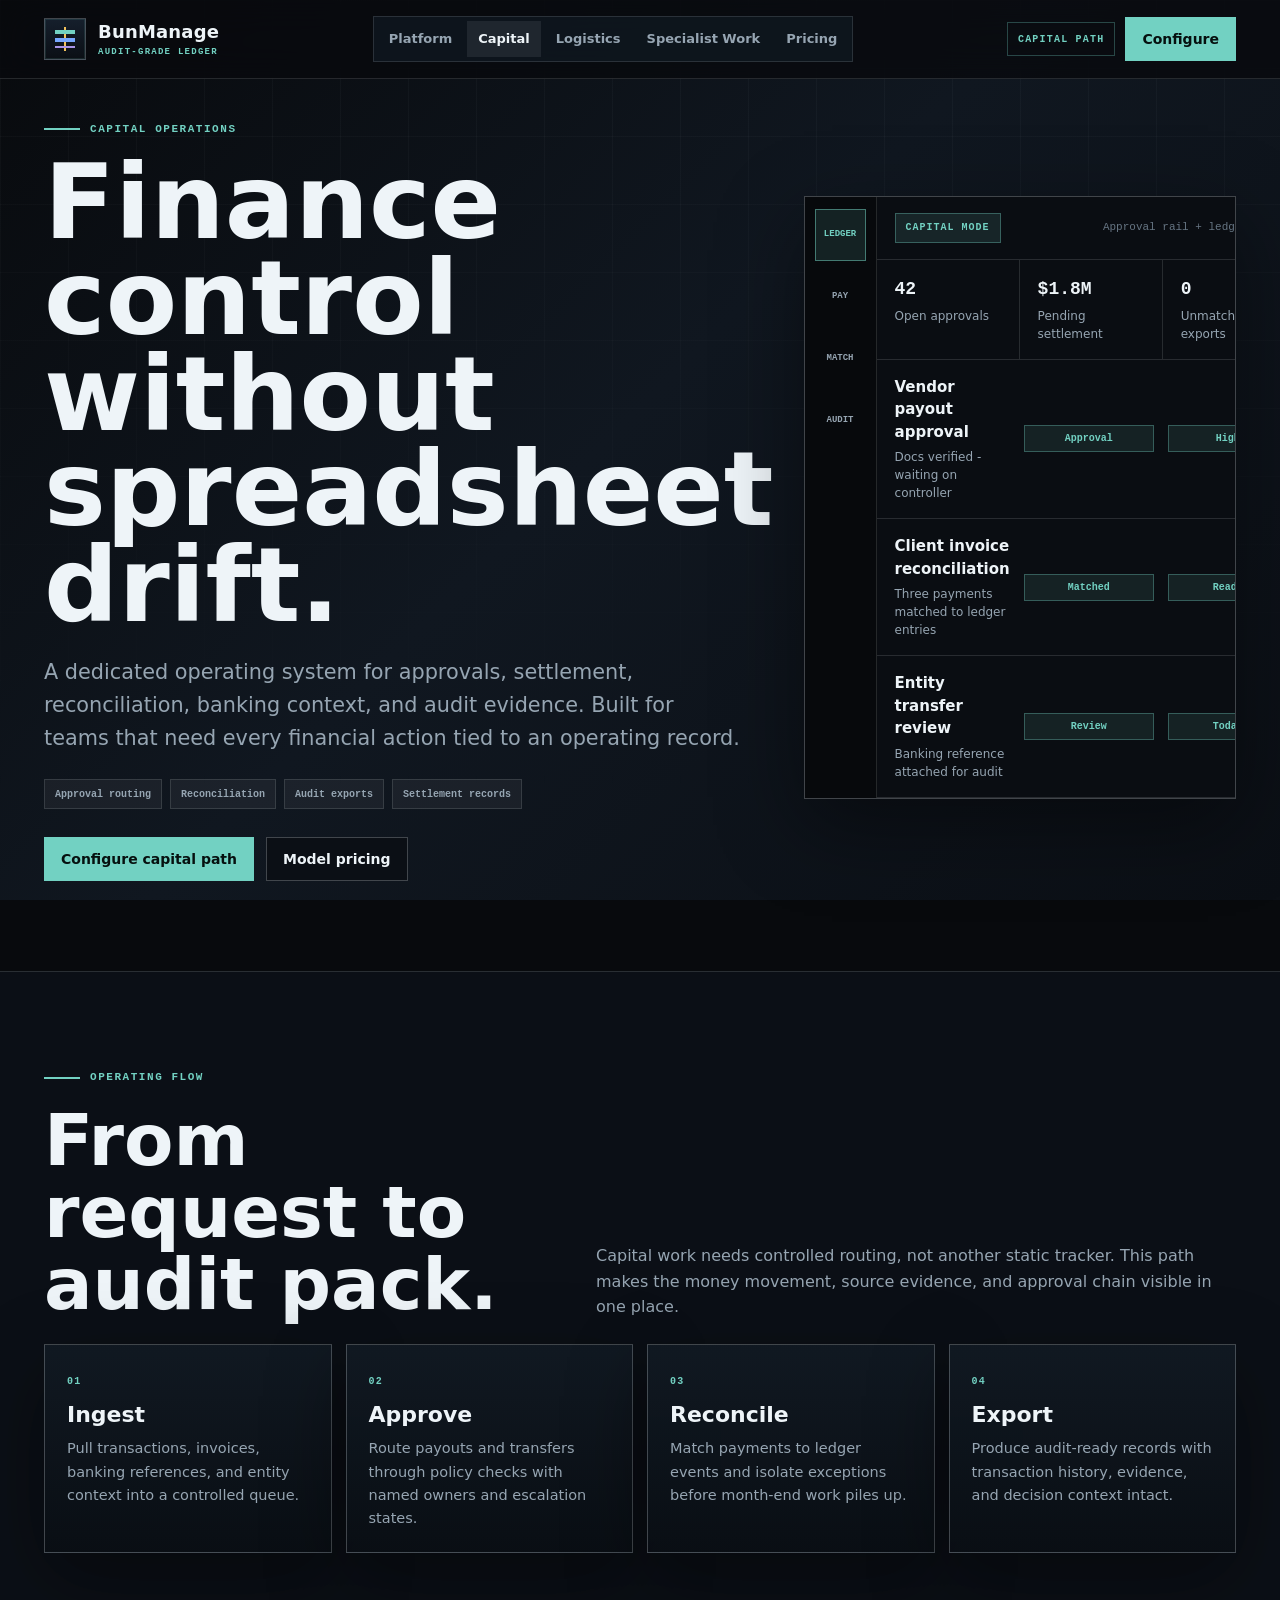
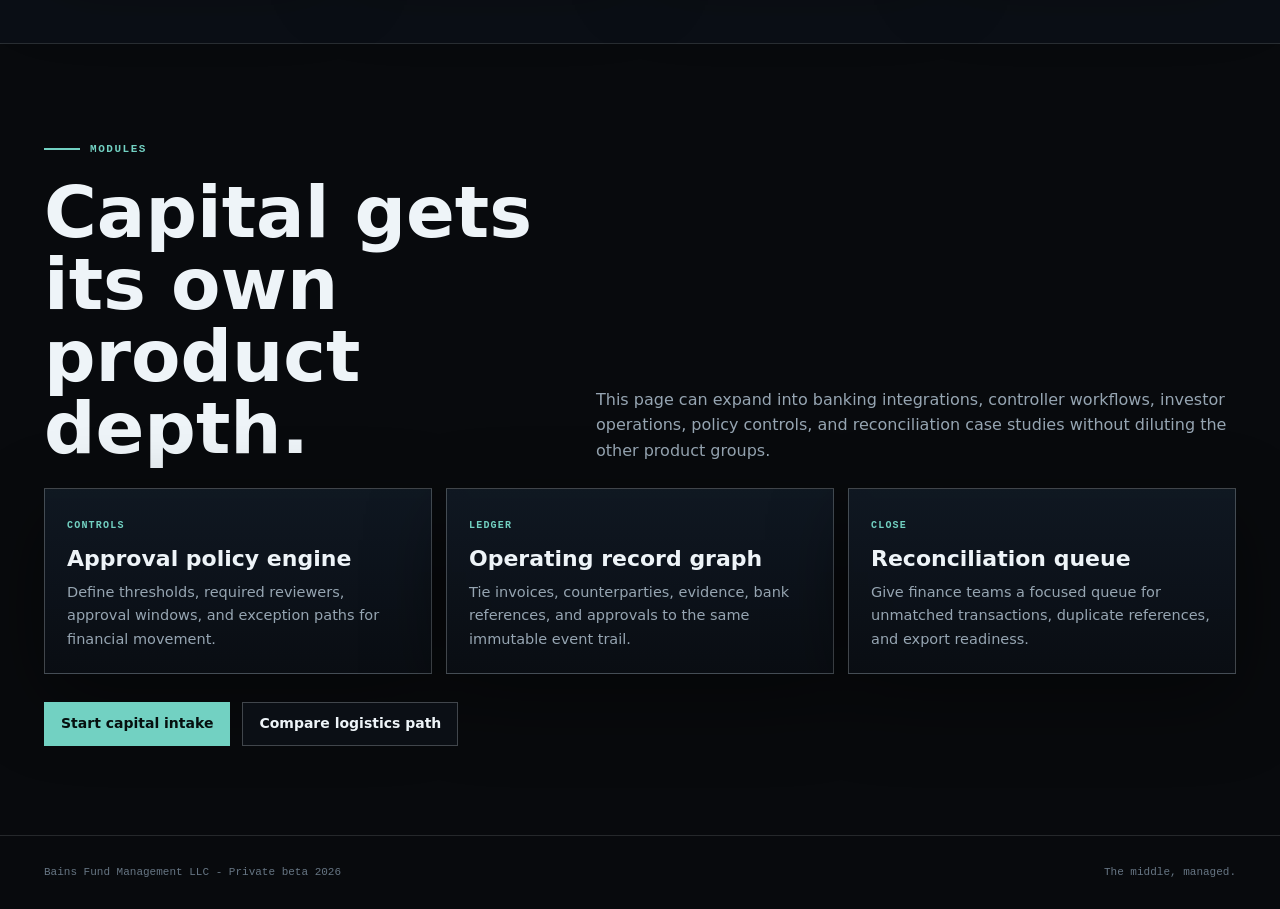
==== capital-operations.html @ ee2ef077 "restructure BunManage product paths" ====
<!doctype html>
<html lang="en">
<head>
<meta charset="utf-8">
<meta name="viewport" content="width=device-width,initial-scale=1,viewport-fit=cover">
<title>Capital Operations - BunManage</title>
<meta name="description" content="BunManage Capital Operations routes approvals, reconciliations, settlements, and audit records through one finance-grade operating layer.">
<meta name="theme-color" content="#080a0d">
<meta name="robots" content="index,follow">
<meta property="og:title" content="Capital Operations - BunManage">
<meta property="og:description" content="Approval routing, reconciliation, settlement records, and audit exports for capital operations teams.">
<meta property="og:type" content="website">
<meta property="og:url" content="https://www.bunmanage.com/capital-operations">
<meta property="og:image" content="https://www.bunmanage.com/og.svg">
<meta name="twitter:card" content="summary_large_image">
<link rel="canonical" href="https://www.bunmanage.com/capital-operations">
<link rel="stylesheet" href="/styles.css">
</head>
<body data-product="capital">
<a class="skip-link" href="#main">Skip to content</a>
<header class="site-nav">
  <a class="brand" href="/" aria-label="BunManage home"><span class="mark" aria-hidden="true"><span></span></span><span class="brand-copy"><span class="brand-name">BunManage</span><span class="brand-line">Audit-grade ledger</span></span></a>
  <nav class="nav-links" aria-label="Primary">
    <a href="/">Platform</a><a class="active" href="/capital-operations">Capital</a><a href="/logistics-fleet">Logistics</a><a href="/specialist-work">Specialist Work</a><a href="/pricing">Pricing</a>
  </nav>
  <div class="nav-cta"><span class="status">Capital path</span><a class="btn primary" href="/intake?product=capital">Configure</a></div>
</header>
<main id="main">
  <section class="section hero product-hero">
    <div class="container hero-grid">
      <div>
        <div class="eyebrow">Capital Operations</div>
        <h1>Finance control without spreadsheet drift.</h1>
        <p class="lede">A dedicated operating system for approvals, settlement, reconciliation, banking context, and audit evidence. Built for teams that need every financial action tied to an operating record.</p>
        <div class="product-kicker"><span>Approval routing</span><span>Reconciliation</span><span>Audit exports</span><span>Settlement records</span></div>
        <div class="hero-actions"><a class="btn primary" href="/intake?product=capital">Configure capital path</a><a class="btn dark" href="/pricing?product=capital">Model pricing</a></div>
      </div>
      <article class="workspace-shell" aria-label="Capital operations workspace preview">
        <div class="workspace-rail"><button class="rail-btn active" type="button">Ledger</button><button class="rail-btn" type="button">Pay</button><button class="rail-btn" type="button">Match</button><button class="rail-btn" type="button">Audit</button></div>
        <div class="workspace-main">
          <div class="workspace-bar"><span class="mode-chip" id="modeChip">Capital mode</span><span class="cmd">Approval rail + ledger proof</span></div>
          <div class="subheader"><div><b id="workspaceMetricOne">42</b><span id="workspaceMetricOneLabel">Open approvals</span></div><div><b id="workspaceMetricTwo">$1.8M</b><span id="workspaceMetricTwoLabel">Pending settlement</span></div><div><b id="workspaceMetricThree">0</b><span id="workspaceMetricThreeLabel">Unmatched exports</span></div></div>
          <div class="records" id="records"></div>
        </div>
      </article>
    </div>
  </section>
  <section class="section deep-band">
    <div class="container">
      <div class="section-head"><div><div class="eyebrow">Operating flow</div><h2>From request to audit pack.</h2></div><p>Capital work needs controlled routing, not another static tracker. This path makes the money movement, source evidence, and approval chain visible in one place.</p></div>
      <div class="flow-grid">
        <article class="flow-card"><small>01</small><h3>Ingest</h3><p>Pull transactions, invoices, banking references, and entity context into a controlled queue.</p></article>
        <article class="flow-card"><small>02</small><h3>Approve</h3><p>Route payouts and transfers through policy checks with named owners and escalation states.</p></article>
        <article class="flow-card"><small>03</small><h3>Reconcile</h3><p>Match payments to ledger events and isolate exceptions before month-end work piles up.</p></article>
        <article class="flow-card"><small>04</small><h3>Export</h3><p>Produce audit-ready records with transaction history, evidence, and decision context intact.</p></article>
      </div>
    </div>
  </section>
  <section class="section">
    <div class="container">
      <div class="section-head"><div><div class="eyebrow">Modules</div><h2>Capital gets its own product depth.</h2></div><p>This page can expand into banking integrations, controller workflows, investor operations, policy controls, and reconciliation case studies without diluting the other product groups.</p></div>
      <div class="module-grid">
        <article class="module-card"><small>Controls</small><h3>Approval policy engine</h3><p>Define thresholds, required reviewers, approval windows, and exception paths for financial movement.</p></article>
        <article class="module-card"><small>Ledger</small><h3>Operating record graph</h3><p>Tie invoices, counterparties, evidence, bank references, and approvals to the same immutable event trail.</p></article>
        <article class="module-card"><small>Close</small><h3>Reconciliation queue</h3><p>Give finance teams a focused queue for unmatched transactions, duplicate references, and export readiness.</p></article>
      </div>
      <div class="action-row"><a class="btn primary" href="/intake?product=capital">Start capital intake</a><a class="btn dark" href="/logistics-fleet">Compare logistics path</a></div>
    </div>
  </section>
</main>
<footer class="footer"><span>Bains Fund Management LLC - Private beta 2026</span><span>The middle, managed.</span></footer>
<script src="/app.js"></script>
</body>
</html>
---- styles.css ----
*,*::before,*::after{box-sizing:border-box;margin:0;padding:0}
:root{
  --bg:#080a0d;
  --bg-soft:#0d1219;
  --panel:#111a24;
  --panel-2:#162231;
  --ink:#eef4f8;
  --muted:#96a5b2;
  --faint:#667583;
  --line:rgba(238,244,248,.13);
  --line-strong:rgba(238,244,248,.24);
  --teal:#72d1c2;
  --gold:#f1c15b;
  --blue:#77a7ff;
  --violet:#a994e8;
  --green:#89d889;
  --danger:#ff6b7a;
  --shadow:0 26px 80px rgba(0,0,0,.42);
  --sans:Inter,ui-sans-serif,system-ui,-apple-system,BlinkMacSystemFont,"Segoe UI",sans-serif;
  --mono:"JetBrains Mono","SFMono-Regular",Consolas,ui-monospace,monospace;
  --ease:cubic-bezier(.22,1,.36,1);
}
html{font-size:16px;scroll-behavior:smooth;-webkit-text-size-adjust:100%}
body{min-width:320px;background:var(--bg);color:var(--ink);font-family:var(--sans);line-height:1.5;-webkit-font-smoothing:antialiased;text-rendering:optimizeLegibility}
body::before{content:"";position:fixed;inset:0;z-index:-2;background:linear-gradient(135deg,#080a0d,#101720 48%,#0b0f15),linear-gradient(180deg,rgba(114,209,194,.08),transparent 40%)}
body::after{content:"";position:fixed;inset:0;z-index:-1;pointer-events:none;background:linear-gradient(90deg,rgba(238,244,248,.04) 1px,transparent 1px),linear-gradient(rgba(238,244,248,.035) 1px,transparent 1px);background-size:68px 68px;mask-image:linear-gradient(to bottom,rgba(0,0,0,.9),transparent 92%)}
a{color:inherit;text-decoration:none}
button,input,select,textarea{font:inherit}
button{border:0;background:none;color:inherit;cursor:pointer}
button:focus-visible,a:focus-visible,input:focus-visible,select:focus-visible,textarea:focus-visible{outline:2px solid var(--teal);outline-offset:4px}
::selection{background:var(--teal);color:#06100f}
.skip-link{position:absolute;left:16px;top:-60px;z-index:99;background:var(--teal);color:#06100f;padding:10px 12px;font-weight:900}
.skip-link:focus{top:16px}
.site-nav{position:sticky;top:0;z-index:50;display:flex;align-items:center;justify-content:space-between;gap:18px;padding:16px clamp(16px,4vw,44px);border-bottom:1px solid var(--line);background:rgba(8,10,13,.78);backdrop-filter:blur(18px)}
.brand{display:flex;align-items:center;gap:12px;min-width:max-content}
.mark{width:42px;height:42px;display:grid;place-items:center;border:1px solid var(--line-strong);background:linear-gradient(180deg,#151f2c,#0b0f15);box-shadow:inset 0 0 0 1px rgba(114,209,194,.12)}
.mark span{position:relative;width:20px;height:24px;display:block}
.mark span::before{content:"";position:absolute;left:9px;top:0;bottom:0;width:2px;background:var(--gold)}
.mark span::after{content:"";position:absolute;inset:3px 0;background:linear-gradient(var(--teal) 0 4px,transparent 4px 8px,var(--blue) 8px 12px,transparent 12px 16px,var(--violet) 16px 20px)}
.brand-copy{display:grid;gap:1px}
.brand-name{font-size:18px;font-weight:900;letter-spacing:.01em}
.brand-line{font-family:var(--mono);font-size:9px;font-weight:800;letter-spacing:.14em;text-transform:uppercase;color:var(--teal)}
.nav-links{display:none;align-items:center;gap:4px;padding:4px;border:1px solid var(--line);background:rgba(17,24,33,.76)}
.nav-links a{min-height:36px;display:inline-flex;align-items:center;padding:0 11px;color:var(--muted);font-size:13px;font-weight:800}
.nav-links a:hover,.nav-links a.active{background:rgba(238,244,248,.08);color:var(--ink)}
.nav-cta{display:flex;align-items:center;gap:10px}
.status{display:none;min-height:34px;align-items:center;padding:0 10px;border:1px solid rgba(114,209,194,.3);font-family:var(--mono);font-size:10px;font-weight:800;letter-spacing:.12em;text-transform:uppercase;color:var(--teal)}
.btn{min-height:44px;display:inline-flex;align-items:center;justify-content:center;gap:8px;padding:0 16px;border:1px solid var(--line-strong);background:rgba(238,244,248,.06);color:var(--ink);font-size:14px;font-weight:900;transition:transform .18s var(--ease),background .18s var(--ease),border-color .18s var(--ease)}
.btn:hover{transform:translateY(-2px);border-color:rgba(114,209,194,.55)}
.btn.primary{background:var(--teal);border-color:var(--teal);color:#06100f}
.btn.dark{background:#0b0f15}
.btn.full{width:100%}
@media(min-width:1000px){.nav-links{display:flex}.status{display:inline-flex}}
.section{padding:clamp(44px,7vw,92px) clamp(16px,4vw,44px)}
.hero{min-height:calc(100vh - 77px);display:grid;align-items:center;padding-top:34px}
.container{width:min(1320px,100%);margin:0 auto}
.hero-grid{display:grid;grid-template-columns:minmax(0,1fr);gap:30px;align-items:center}
@media(min-width:1080px){.hero-grid{grid-template-columns:.88fr 1.12fr}}
.eyebrow{display:inline-flex;align-items:center;gap:10px;margin-bottom:18px;font-family:var(--mono);font-size:11px;font-weight:800;letter-spacing:.14em;text-transform:uppercase;color:var(--teal)}
.eyebrow::before{content:"";width:36px;height:2px;background:var(--teal)}
h1{max-width:850px;font-size:3rem;line-height:.92;font-weight:900;letter-spacing:0}
h1 span{display:block;color:var(--teal)}
h2{max-width:830px;font-size:2.25rem;line-height:1;font-weight:900;letter-spacing:0}
h3{font-size:22px;line-height:1.12;font-weight:900}
.lede{max-width:700px;margin-top:22px;color:var(--muted);font-size:1.1rem;line-height:1.6}
@media(min-width:760px){h1{font-size:4.75rem}h2{font-size:3.4rem}.lede{font-size:1.22rem}}
@media(min-width:1180px){h1{font-size:6.5rem}h2{font-size:4.5rem}.lede{font-size:1.3rem}}
.hero-actions,.action-row{display:flex;flex-wrap:wrap;gap:12px;margin-top:28px}
.metric-row{display:grid;grid-template-columns:repeat(3,1fr);gap:0;margin-top:32px;border:1px solid var(--line);max-width:760px}
.metric{padding:15px;border-right:1px solid var(--line)}
.metric:last-child{border-right:0}
.metric b{display:block;font-family:var(--mono);font-size:22px;color:var(--teal)}
.metric span{display:block;margin-top:5px;color:var(--muted);font-size:12px;line-height:1.35}
.system-card,.panel-card,.flow-card,.module-card,.pricing-card,.wizard,.result-card,.product-card{border:1px solid var(--line-strong);background:linear-gradient(180deg,rgba(17,26,36,.9),rgba(10,14,20,.94));box-shadow:var(--shadow)}
.system-head{display:flex;align-items:center;justify-content:space-between;gap:12px;padding:16px 18px;border-bottom:1px solid var(--line)}
.system-title{font-family:var(--mono);font-size:11px;font-weight:900;letter-spacing:.14em;text-transform:uppercase;color:var(--teal)}
.system-state{font-family:var(--mono);font-size:10px;font-weight:800;color:var(--muted)}
.matrix{position:relative;min-height:500px;padding:26px 24px 26px 148px}
.ledger-spine{position:absolute;left:38px;top:54px;bottom:54px;width:76px;border:1px solid rgba(241,193,91,.42);background:linear-gradient(180deg,rgba(241,193,91,.18),rgba(241,193,91,.04));display:grid;align-items:center;justify-items:center;text-align:center;color:var(--gold);font-family:var(--mono);font-size:10px;font-weight:900;letter-spacing:.12em;text-transform:uppercase}
.plane-list{display:grid;gap:16px}
.plane{position:relative;min-height:124px;padding:18px;border:1px solid var(--line);background:rgba(238,244,248,.045);transition:transform .2s var(--ease),border-color .2s var(--ease),background .2s var(--ease)}
.plane::before{content:"";position:absolute;left:-72px;top:50%;width:72px;height:1px;background:var(--line-strong)}
.plane:hover{transform:translateX(4px);border-color:var(--plane-color);background:color-mix(in srgb,var(--plane-color) 10%,transparent)}
.plane-top{display:flex;align-items:flex-start;justify-content:space-between;gap:18px}
.plane small,.tag{font-family:var(--mono);font-size:10px;font-weight:900;letter-spacing:.11em;text-transform:uppercase;color:var(--plane-color,var(--teal))}
.plane p,.panel-card p,.flow-card p,.module-card p,.product-card p,.pricing-card p{margin-top:10px;color:var(--muted);font-size:14.5px;line-height:1.6}
.schema-row{display:flex;flex-wrap:wrap;gap:6px;margin-top:13px}
.schema-row span{min-height:25px;display:inline-flex;align-items:center;padding:0 8px;border:1px solid rgba(238,244,248,.13);background:rgba(8,10,13,.45);font-family:var(--mono);font-size:9px;font-weight:800;color:var(--muted)}
.product-grid{display:grid;grid-template-columns:1fr;gap:16px;margin-top:24px}
@media(min-width:920px){.product-grid{grid-template-columns:repeat(3,1fr)}}
.product-card{display:grid;min-height:360px;padding:20px;position:relative;overflow:hidden}
.product-card::after{content:"";position:absolute;inset:auto 18px 18px auto;width:120px;height:120px;border:1px solid var(--line);opacity:.42;transform:rotate(18deg)}
.product-card h3{margin-top:18px;font-size:28px}
.product-card ul,.brief-list{display:grid;gap:10px;margin-top:18px}
.product-card li,.brief-list li{list-style:none;display:grid;grid-template-columns:16px 1fr;gap:10px;color:var(--muted);font-size:14px;line-height:1.45}
.product-card li::before,.brief-list li::before{content:"";width:10px;height:2px;margin-top:10px;background:var(--teal)}
.product-card .btn{align-self:end;margin-top:24px;width:max-content}
.section-head{display:flex;align-items:end;justify-content:space-between;gap:24px;margin-bottom:24px}
.section-head p{max-width:640px;color:var(--muted);font-size:16px;line-height:1.6}
.split-grid{display:grid;grid-template-columns:1fr;gap:24px;align-items:start}
@media(min-width:1000px){.split-grid{grid-template-columns:.84fr 1.16fr}}
.workspace-shell{display:grid;grid-template-columns:72px 1fr;border:1px solid var(--line-strong);background:#0a0d12;box-shadow:var(--shadow);min-height:520px;overflow:hidden}
.workspace-rail{border-right:1px solid var(--line);background:#07090c;padding:12px 10px;display:grid;align-content:start;gap:10px}
.rail-btn{height:52px;display:grid;place-items:center;border:1px solid transparent;color:var(--muted);font-family:var(--mono);font-size:9px;font-weight:900;text-transform:uppercase}
.rail-btn.active{border-color:rgba(114,209,194,.5);background:rgba(114,209,194,.12);color:var(--teal)}
.workspace-main{display:grid;grid-template-rows:auto auto 1fr}
.workspace-bar{display:flex;align-items:center;justify-content:space-between;gap:16px;padding:16px 18px;border-bottom:1px solid var(--line)}
.mode-chip{min-height:30px;display:inline-flex;align-items:center;padding:0 10px;background:rgba(114,209,194,.12);border:1px solid rgba(114,209,194,.35);font-family:var(--mono);font-size:10px;font-weight:900;letter-spacing:.1em;text-transform:uppercase;color:var(--teal)}
.cmd{color:var(--faint);font-family:var(--mono);font-size:11px}
.subheader{display:grid;grid-template-columns:repeat(3,1fr);border-bottom:1px solid var(--line)}
.subheader div{padding:16px 18px;border-right:1px solid var(--line)}
.subheader div:last-child{border-right:0}
.subheader b{display:block;font-family:var(--mono);font-size:18px;color:var(--ink)}
.subheader span{display:block;margin-top:4px;color:var(--muted);font-size:12px}
.records{display:grid;align-content:start}
.record{display:grid;grid-template-columns:1fr 130px 120px;gap:14px;align-items:center;padding:16px 18px;border-bottom:1px solid var(--line)}
.record strong{display:block;font-size:15px}
.record small{display:block;margin-top:5px;color:var(--muted);font-size:12px}
.pill{min-height:27px;display:inline-flex;align-items:center;justify-content:center;border:1px solid rgba(114,209,194,.34);background:rgba(114,209,194,.1);font-family:var(--mono);font-size:10px;font-weight:900;color:var(--teal)}
.flow-grid,.module-grid{display:grid;grid-template-columns:1fr;gap:14px;margin-top:24px}
@media(min-width:900px){.flow-grid{grid-template-columns:repeat(4,1fr)}.module-grid{grid-template-columns:repeat(3,1fr)}}
.flow-card,.module-card,.panel-card{padding:22px}
.flow-card small,.module-card small,.panel-card small,.pricing-card small{font-family:var(--mono);font-size:10px;font-weight:900;letter-spacing:.12em;text-transform:uppercase;color:var(--teal)}
.flow-card h3,.module-card h3,.panel-card h3{margin-top:12px}
.deep-band{border-top:1px solid var(--line);border-bottom:1px solid var(--line);background:rgba(17,26,36,.42)}
.product-hero{min-height:calc(86vh - 77px)}
.product-kicker{display:flex;flex-wrap:wrap;gap:8px;margin-top:24px}
.product-kicker span{min-height:30px;display:inline-flex;align-items:center;padding:0 10px;border:1px solid var(--line);background:rgba(238,244,248,.05);font-family:var(--mono);font-size:10px;font-weight:900;color:var(--muted)}
.pricing-layout,.intake-layout{display:grid;grid-template-columns:1fr;gap:24px;align-items:start}
@media(min-width:1040px){.pricing-layout,.intake-layout{grid-template-columns:.84fr 1.16fr}}
.pricing-card,.wizard,.result-card{padding:22px}
.calc-row,.question{display:grid;gap:10px;margin-bottom:20px}
.question{padding-bottom:18px;border-bottom:1px solid var(--line)}
.question:last-child{margin-bottom:0;padding-bottom:0;border-bottom:0}
.calc-row label,.question label,.question legend{font-family:var(--mono);font-size:11px;font-weight:900;letter-spacing:.12em;text-transform:uppercase;color:var(--teal)}
.question select,.question input[type=email],.question textarea{width:100%;min-height:46px;border:1px solid var(--line);background:#090d12;color:var(--ink);padding:0 12px}
.question textarea{min-height:104px;padding:12px;resize:vertical}
.question input[type=range],.calc-row input[type=range]{width:100%;accent-color:var(--teal)}
.choice-row{display:flex;flex-wrap:wrap;gap:8px}
.choice{min-height:39px;display:inline-flex;align-items:center;gap:8px;padding:0 10px;border:1px solid var(--line);background:rgba(238,244,248,.05);color:var(--muted);font-size:13px;font-weight:800}
.choice input{accent-color:var(--teal)}
.range-labels{display:flex;justify-content:space-between;color:var(--muted);font-family:var(--mono);font-size:10px}
.tier-name{font-size:34px;font-weight:900}
.tier-price{display:flex;align-items:baseline;gap:10px;margin-top:10px}
.tier-price b{font-size:52px;letter-spacing:0;color:var(--teal)}
.tier-price s{color:var(--faint);font-size:20px}
.tier-price span{color:var(--muted)}
.unlock-grid{display:grid;grid-template-columns:1fr;gap:10px;margin-top:18px}
.unlock{padding:12px;border:1px solid var(--line);color:var(--muted);font-size:13.5px}
.unlock.active{border-color:rgba(114,209,194,.45);background:rgba(114,209,194,.08);color:var(--ink)}
.note{margin-top:14px;color:var(--muted);font-size:13px;line-height:1.55}
.footer{padding:28px clamp(16px,4vw,44px);border-top:1px solid var(--line);color:var(--faint);font-family:var(--mono);font-size:11px;display:flex;align-items:center;justify-content:space-between;gap:16px;flex-wrap:wrap}
@media(max-width:760px){
  .site-nav{align-items:flex-start}
  .nav-cta{flex-direction:column;align-items:flex-end}
  .hero{min-height:auto}
  .metric-row,.subheader{grid-template-columns:1fr}
  .metric,.subheader div{border-right:0;border-bottom:1px solid var(--line)}
  .metric:last-child,.subheader div:last-child{border-bottom:0}
  .matrix{padding:22px;min-height:auto}
  .ledger-spine{position:relative;left:auto;top:auto;bottom:auto;width:100%;height:58px;margin-bottom:16px}
  .plane::before{display:none}
  .workspace-shell{grid-template-columns:1fr}
  .workspace-rail{grid-template-columns:repeat(4,1fr);border-right:0;border-bottom:1px solid var(--line)}
  .rail-btn{height:48px}
  .record{grid-template-columns:1fr}
  .cmd{display:none}
  h1{font-size:2.65rem}
  .section-head{display:grid}
}
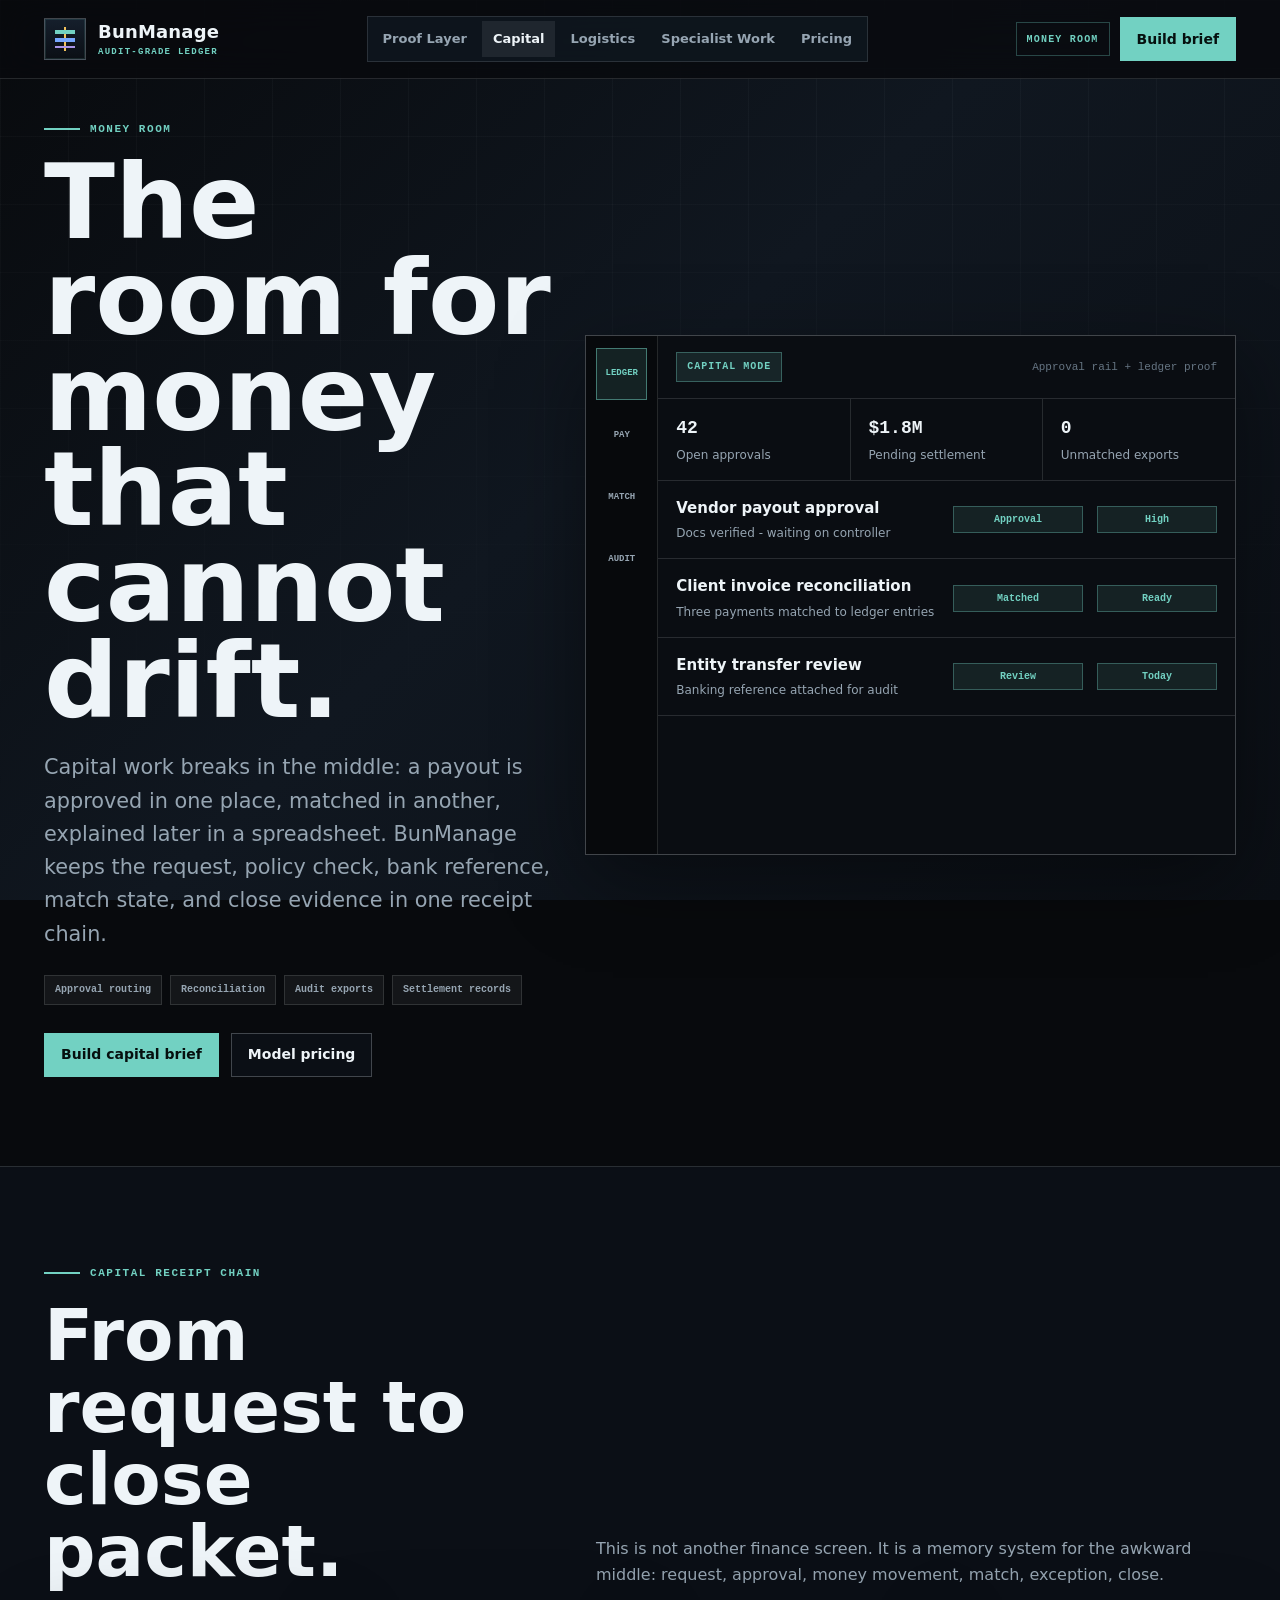
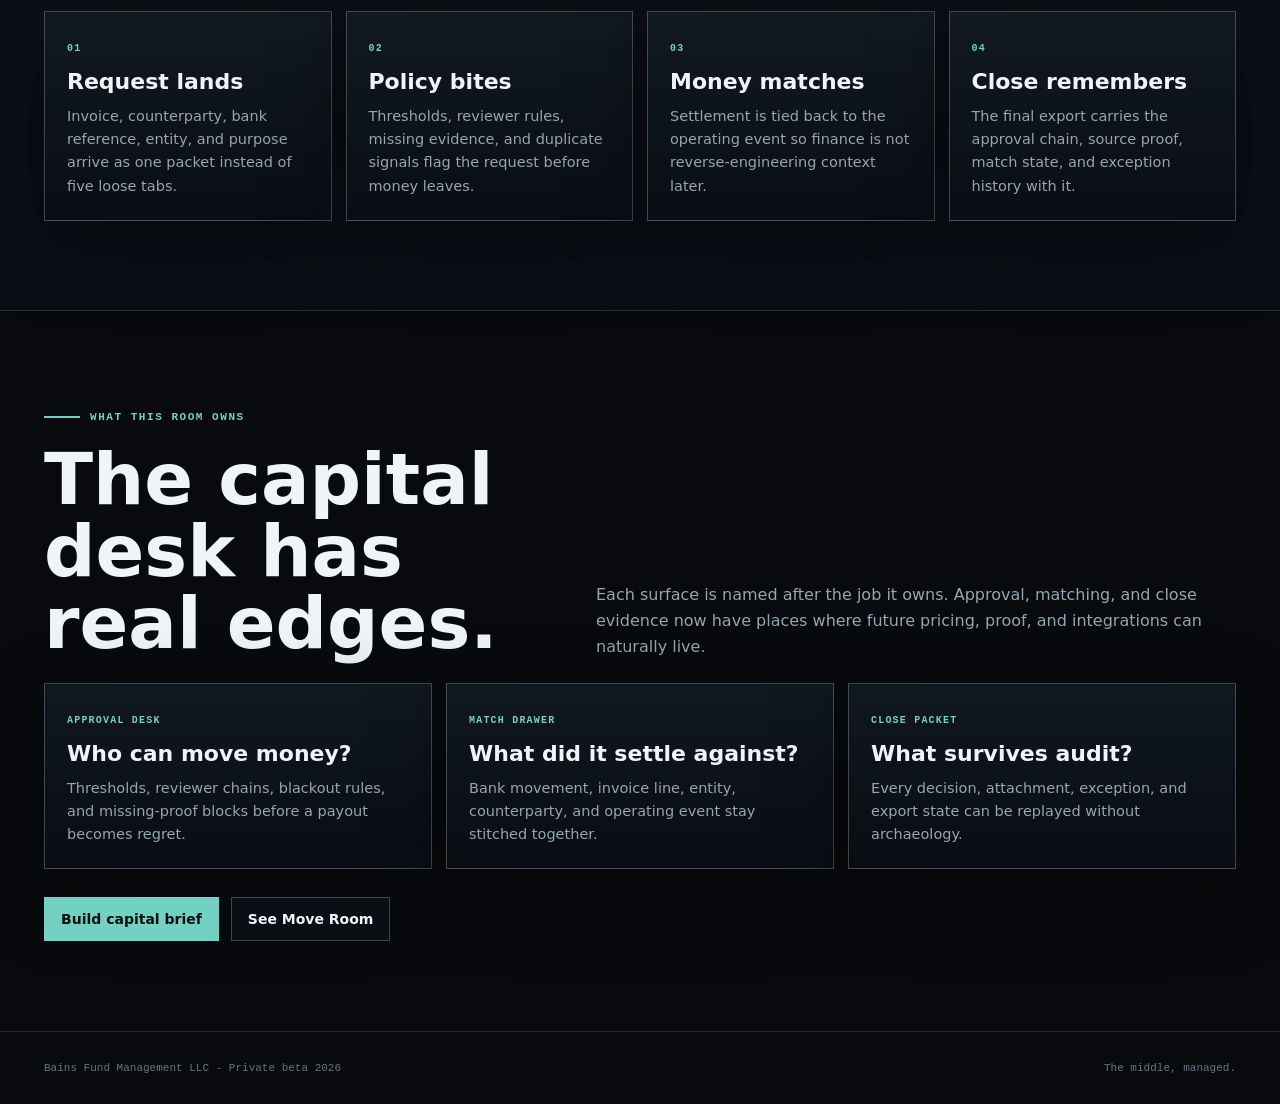
==== commit 43917748: "refine BunManage product voice" ====
--- a/capital-operations.html
+++ b/capital-operations.html
@@ -21,19 +21,19 @@
 <header class="site-nav">
   <a class="brand" href="/" aria-label="BunManage home"><span class="mark" aria-hidden="true"><span></span></span><span class="brand-copy"><span class="brand-name">BunManage</span><span class="brand-line">Audit-grade ledger</span></span></a>
   <nav class="nav-links" aria-label="Primary">
-    <a href="/">Platform</a><a class="active" href="/capital-operations">Capital</a><a href="/logistics-fleet">Logistics</a><a href="/specialist-work">Specialist Work</a><a href="/pricing">Pricing</a>
+    <a href="/">Proof Layer</a><a class="active" href="/capital-operations">Capital</a><a href="/logistics-fleet">Logistics</a><a href="/specialist-work">Specialist Work</a><a href="/pricing">Pricing</a>
   </nav>
-  <div class="nav-cta"><span class="status">Capital path</span><a class="btn primary" href="/intake?product=capital">Configure</a></div>
+  <div class="nav-cta"><span class="status">Money Room</span><a class="btn primary" href="/intake?product=capital">Build brief</a></div>
 </header>
 <main id="main">
   <section class="section hero product-hero">
     <div class="container hero-grid">
       <div>
-        <div class="eyebrow">Capital Operations</div>
-        <h1>Finance control without spreadsheet drift.</h1>
-        <p class="lede">A dedicated operating system for approvals, settlement, reconciliation, banking context, and audit evidence. Built for teams that need every financial action tied to an operating record.</p>
+        <div class="eyebrow">Money Room</div>
+        <h1>The room for money that cannot drift.</h1>
+        <p class="lede">Capital work breaks in the middle: a payout is approved in one place, matched in another, explained later in a spreadsheet. BunManage keeps the request, policy check, bank reference, match state, and close evidence in one receipt chain.</p>
         <div class="product-kicker"><span>Approval routing</span><span>Reconciliation</span><span>Audit exports</span><span>Settlement records</span></div>
-        <div class="hero-actions"><a class="btn primary" href="/intake?product=capital">Configure capital path</a><a class="btn dark" href="/pricing?product=capital">Model pricing</a></div>
+        <div class="hero-actions"><a class="btn primary" href="/intake?product=capital">Build capital brief</a><a class="btn dark" href="/pricing?product=capital">Model pricing</a></div>
       </div>
       <article class="workspace-shell" aria-label="Capital operations workspace preview">
         <div class="workspace-rail"><button class="rail-btn active" type="button">Ledger</button><button class="rail-btn" type="button">Pay</button><button class="rail-btn" type="button">Match</button><button class="rail-btn" type="button">Audit</button></div>
@@ -47,24 +47,24 @@
   </section>
   <section class="section deep-band">
     <div class="container">
-      <div class="section-head"><div><div class="eyebrow">Operating flow</div><h2>From request to audit pack.</h2></div><p>Capital work needs controlled routing, not another static tracker. This path makes the money movement, source evidence, and approval chain visible in one place.</p></div>
+      <div class="section-head"><div><div class="eyebrow">Capital receipt chain</div><h2>From request to close packet.</h2></div><p>This is not another finance screen. It is a memory system for the awkward middle: request, approval, money movement, match, exception, close.</p></div>
       <div class="flow-grid">
-        <article class="flow-card"><small>01</small><h3>Ingest</h3><p>Pull transactions, invoices, banking references, and entity context into a controlled queue.</p></article>
-        <article class="flow-card"><small>02</small><h3>Approve</h3><p>Route payouts and transfers through policy checks with named owners and escalation states.</p></article>
-        <article class="flow-card"><small>03</small><h3>Reconcile</h3><p>Match payments to ledger events and isolate exceptions before month-end work piles up.</p></article>
-        <article class="flow-card"><small>04</small><h3>Export</h3><p>Produce audit-ready records with transaction history, evidence, and decision context intact.</p></article>
+        <article class="flow-card"><small>01</small><h3>Request lands</h3><p>Invoice, counterparty, bank reference, entity, and purpose arrive as one packet instead of five loose tabs.</p></article>
+        <article class="flow-card"><small>02</small><h3>Policy bites</h3><p>Thresholds, reviewer rules, missing evidence, and duplicate signals flag the request before money leaves.</p></article>
+        <article class="flow-card"><small>03</small><h3>Money matches</h3><p>Settlement is tied back to the operating event so finance is not reverse-engineering context later.</p></article>
+        <article class="flow-card"><small>04</small><h3>Close remembers</h3><p>The final export carries the approval chain, source proof, match state, and exception history with it.</p></article>
       </div>
     </div>
   </section>
   <section class="section">
     <div class="container">
-      <div class="section-head"><div><div class="eyebrow">Modules</div><h2>Capital gets its own product depth.</h2></div><p>This page can expand into banking integrations, controller workflows, investor operations, policy controls, and reconciliation case studies without diluting the other product groups.</p></div>
+      <div class="section-head"><div><div class="eyebrow">What this room owns</div><h2>The capital desk has real edges.</h2></div><p>Each surface is named after the job it owns. Approval, matching, and close evidence now have places where future pricing, proof, and integrations can naturally live.</p></div>
       <div class="module-grid">
-        <article class="module-card"><small>Controls</small><h3>Approval policy engine</h3><p>Define thresholds, required reviewers, approval windows, and exception paths for financial movement.</p></article>
-        <article class="module-card"><small>Ledger</small><h3>Operating record graph</h3><p>Tie invoices, counterparties, evidence, bank references, and approvals to the same immutable event trail.</p></article>
-        <article class="module-card"><small>Close</small><h3>Reconciliation queue</h3><p>Give finance teams a focused queue for unmatched transactions, duplicate references, and export readiness.</p></article>
+        <article class="module-card"><small>Approval Desk</small><h3>Who can move money?</h3><p>Thresholds, reviewer chains, blackout rules, and missing-proof blocks before a payout becomes regret.</p></article>
+        <article class="module-card"><small>Match Drawer</small><h3>What did it settle against?</h3><p>Bank movement, invoice line, entity, counterparty, and operating event stay stitched together.</p></article>
+        <article class="module-card"><small>Close Packet</small><h3>What survives audit?</h3><p>Every decision, attachment, exception, and export state can be replayed without archaeology.</p></article>
       </div>
-      <div class="action-row"><a class="btn primary" href="/intake?product=capital">Start capital intake</a><a class="btn dark" href="/logistics-fleet">Compare logistics path</a></div>
+      <div class="action-row"><a class="btn primary" href="/intake?product=capital">Build capital brief</a><a class="btn dark" href="/logistics-fleet">See Move Room</a></div>
     </div>
   </section>
 </main>
--- a/styles.css
+++ b/styles.css
@@ -97,6 +97,15 @@
 .product-card .btn{align-self:end;margin-top:24px;width:max-content}
 .section-head{display:flex;align-items:end;justify-content:space-between;gap:24px;margin-bottom:24px}
 .section-head p{max-width:640px;color:var(--muted);font-size:16px;line-height:1.6}
+.receipt-tape{border:1px solid var(--line-strong);background:#090d12;box-shadow:var(--shadow);overflow:hidden}
+.tape-row{display:grid;grid-template-columns:150px 1fr 210px;gap:18px;align-items:center;padding:15px 18px;border-bottom:1px solid var(--line);font-family:var(--mono)}
+.tape-row:last-child{border-bottom:0}
+.tape-row span{color:var(--teal);font-size:10px;font-weight:900;letter-spacing:.12em;text-transform:uppercase}
+.tape-row b{font-size:13px;color:var(--ink)}
+.tape-row small{font-size:10px;color:var(--muted);text-align:right}
+.tape-row:nth-child(2) span{color:var(--blue)}
+.tape-row:nth-child(3) span{color:var(--violet)}
+.tape-row:nth-child(4) span{color:var(--gold)}
 .split-grid{display:grid;grid-template-columns:1fr;gap:24px;align-items:start}
 @media(min-width:1000px){.split-grid{grid-template-columns:.84fr 1.16fr}}
 .workspace-shell{display:grid;grid-template-columns:72px 1fr;border:1px solid var(--line-strong);background:#0a0d12;box-shadow:var(--shadow);min-height:520px;overflow:hidden}
@@ -164,6 +173,8 @@
   .workspace-rail{grid-template-columns:repeat(4,1fr);border-right:0;border-bottom:1px solid var(--line)}
   .rail-btn{height:48px}
   .record{grid-template-columns:1fr}
+  .tape-row{grid-template-columns:1fr;gap:6px}
+  .tape-row small{text-align:left}
   .cmd{display:none}
   h1{font-size:2.65rem}
   .section-head{display:grid}
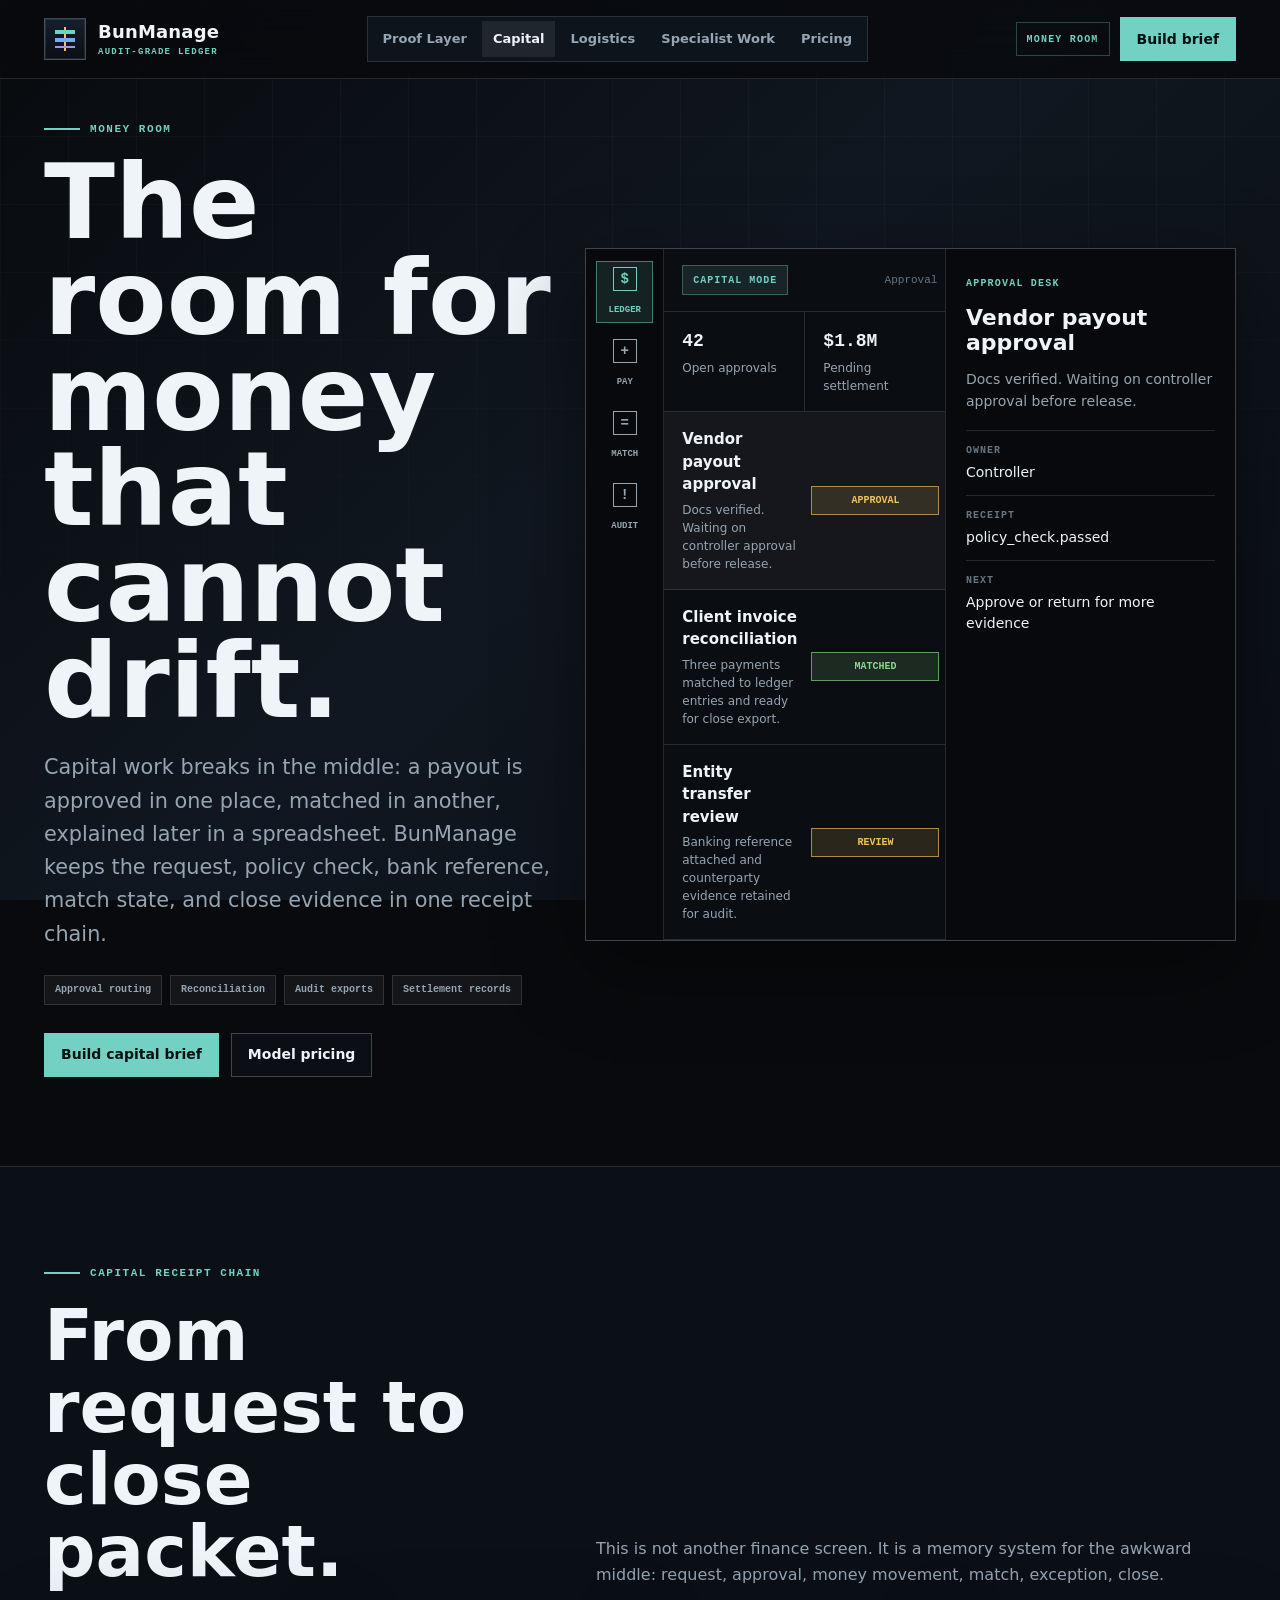
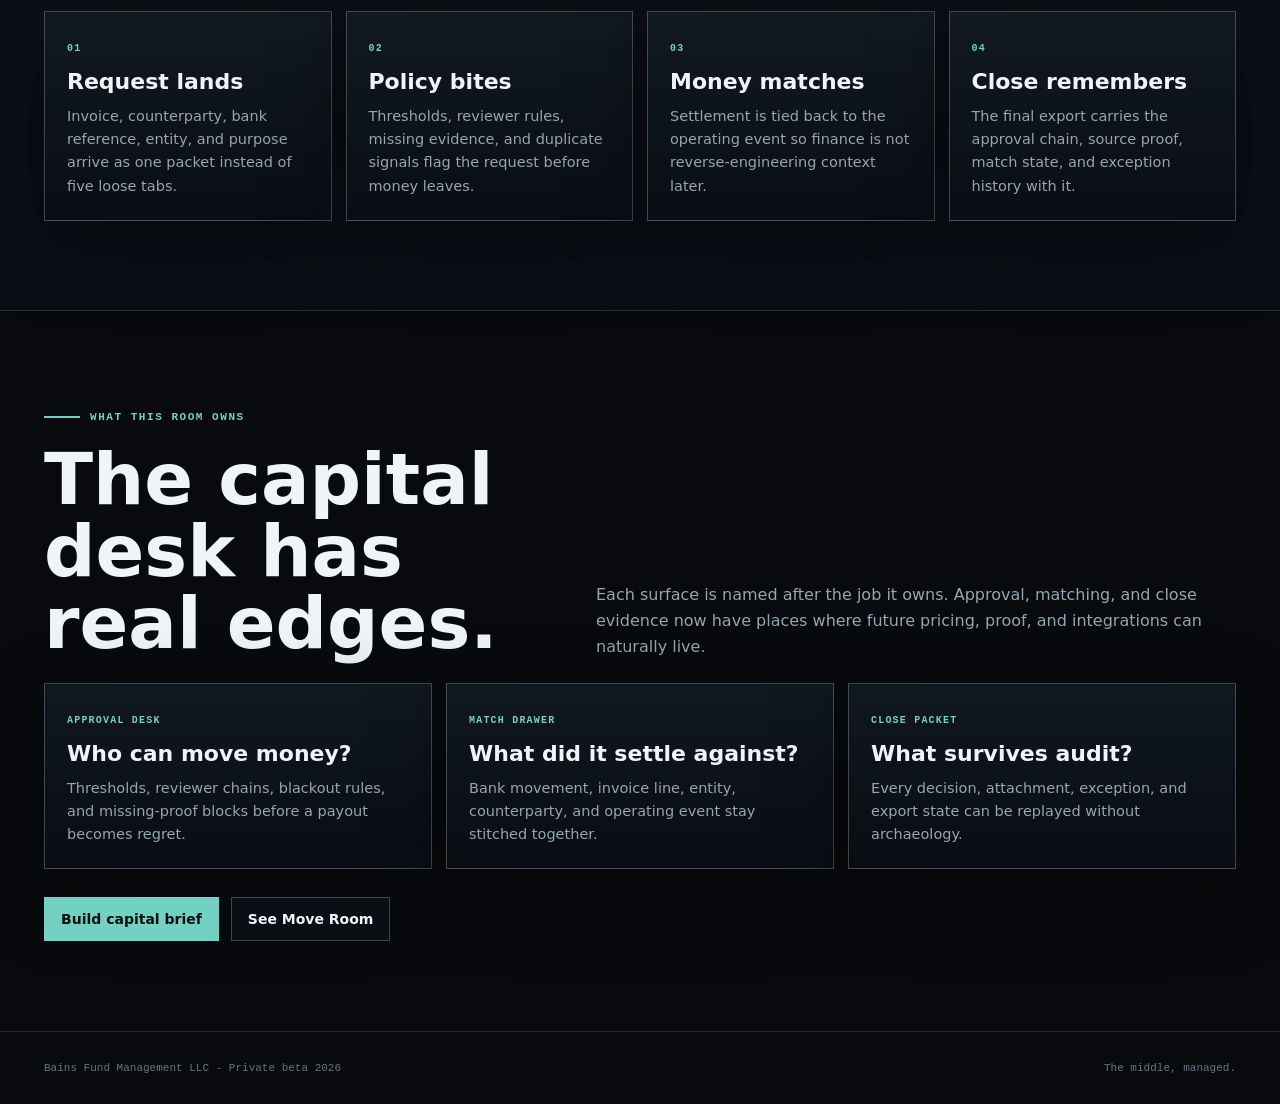
==== commit b74e3b89: "add homepage qualification and workspace controls" ====
--- a/capital-operations.html
+++ b/capital-operations.html
@@ -36,12 +36,18 @@
         <div class="hero-actions"><a class="btn primary" href="/intake?product=capital">Build capital brief</a><a class="btn dark" href="/pricing?product=capital">Model pricing</a></div>
       </div>
       <article class="workspace-shell" aria-label="Capital operations workspace preview">
-        <div class="workspace-rail"><button class="rail-btn active" type="button">Ledger</button><button class="rail-btn" type="button">Pay</button><button class="rail-btn" type="button">Match</button><button class="rail-btn" type="button">Audit</button></div>
+        <div class="workspace-rail"><button class="rail-btn active" type="button" aria-label="Ledger rail"><span class="rail-icon">$</span><span>Ledger</span></button><button class="rail-btn" type="button" aria-label="Payment rail"><span class="rail-icon">+</span><span>Pay</span></button><button class="rail-btn" type="button" aria-label="Match rail"><span class="rail-icon">=</span><span>Match</span></button><button class="rail-btn" type="button" aria-label="Audit rail"><span class="rail-icon">!</span><span>Audit</span></button></div>
         <div class="workspace-main">
           <div class="workspace-bar"><span class="mode-chip" id="modeChip">Capital mode</span><span class="cmd">Approval rail + ledger proof</span></div>
           <div class="subheader"><div><b id="workspaceMetricOne">42</b><span id="workspaceMetricOneLabel">Open approvals</span></div><div><b id="workspaceMetricTwo">$1.8M</b><span id="workspaceMetricTwoLabel">Pending settlement</span></div><div><b id="workspaceMetricThree">0</b><span id="workspaceMetricThreeLabel">Unmatched exports</span></div></div>
           <div class="records" id="records"></div>
         </div>
+        <aside class="record-drawer" id="recordDrawer" aria-live="polite">
+          <small id="drawerLabel">Approval Desk</small>
+          <h3 id="drawerTitle">Vendor payout approval</h3>
+          <p id="drawerBody">Docs verified. Waiting on controller approval before release.</p>
+          <dl><div><dt>Owner</dt><dd id="drawerOwner">Controller</dd></div><div><dt>Receipt</dt><dd id="drawerReceipt">policy_check.passed</dd></div><div><dt>Next</dt><dd id="drawerNext">Approve or return for more evidence</dd></div></dl>
+        </aside>
       </article>
     </div>
   </section>
--- a/styles.css
+++ b/styles.css
@@ -66,6 +66,22 @@
 @media(min-width:760px){h1{font-size:4.75rem}h2{font-size:3.4rem}.lede{font-size:1.22rem}}
 @media(min-width:1180px){h1{font-size:6.5rem}h2{font-size:4.5rem}.lede{font-size:1.3rem}}
 .hero-actions,.action-row{display:flex;flex-wrap:wrap;gap:12px;margin-top:28px}
+.domain-switcher{display:grid;grid-template-columns:1fr;gap:8px;margin-top:24px;max-width:760px}
+@media(min-width:760px){.domain-switcher{grid-template-columns:repeat(3,1fr)}}
+.domain-btn{min-height:88px;display:grid;grid-template-columns:30px 1fr;grid-template-rows:auto auto;column-gap:11px;align-items:center;text-align:left;padding:14px;border:1px solid var(--line);background:rgba(17,26,36,.72);transition:border-color .18s var(--ease),background .18s var(--ease),transform .18s var(--ease)}
+.domain-btn:nth-child(1){--room-color:var(--teal)}
+.domain-btn:nth-child(2){--room-color:var(--blue)}
+.domain-btn:nth-child(3){--room-color:var(--violet)}
+.domain-btn:hover,.domain-btn.active{transform:translateY(-2px);border-color:var(--room-color,var(--teal));background:color-mix(in srgb,var(--room-color,var(--teal)) 11%,transparent)}
+.domain-btn b{font-size:14px;font-weight:900}
+.domain-btn small{grid-column:2;color:var(--muted);font-family:var(--mono);font-size:10px;font-weight:800;letter-spacing:.08em;text-transform:uppercase}
+.domain-mark{grid-row:1/3;width:26px;height:26px;display:block;border:2px solid var(--room-color,var(--teal));position:relative}
+.domain-mark.money{--room-color:var(--teal)}
+.domain-mark.move{--room-color:var(--blue)}
+.domain-mark.make{--room-color:var(--violet)}
+.domain-mark::before{content:"";position:absolute;inset:6px;border-top:2px solid currentColor;border-bottom:2px solid currentColor;color:var(--room-color,var(--teal))}
+.domain-mark.move::before{inset:5px 4px;border:0;border-top:2px solid var(--blue);border-right:2px solid var(--blue);transform:rotate(45deg)}
+.domain-mark.make::before{inset:5px;border:2px solid var(--violet);transform:rotate(45deg)}
 .metric-row{display:grid;grid-template-columns:repeat(3,1fr);gap:0;margin-top:32px;border:1px solid var(--line);max-width:760px}
 .metric{padding:15px;border-right:1px solid var(--line)}
 .metric:last-child{border-right:0}
@@ -81,6 +97,7 @@
 .plane{position:relative;min-height:124px;padding:18px;border:1px solid var(--line);background:rgba(238,244,248,.045);transition:transform .2s var(--ease),border-color .2s var(--ease),background .2s var(--ease)}
 .plane::before{content:"";position:absolute;left:-72px;top:50%;width:72px;height:1px;background:var(--line-strong)}
 .plane:hover{transform:translateX(4px);border-color:var(--plane-color);background:color-mix(in srgb,var(--plane-color) 10%,transparent)}
+.plane.active{transform:translateX(4px);border-color:var(--plane-color);background:color-mix(in srgb,var(--plane-color) 12%,transparent)}
 .plane-top{display:flex;align-items:flex-start;justify-content:space-between;gap:18px}
 .plane small,.tag{font-family:var(--mono);font-size:10px;font-weight:900;letter-spacing:.11em;text-transform:uppercase;color:var(--plane-color,var(--teal))}
 .plane p,.panel-card p,.flow-card p,.module-card p,.product-card p,.pricing-card p{margin-top:10px;color:var(--muted);font-size:14.5px;line-height:1.6}
@@ -89,12 +106,15 @@
 .product-grid{display:grid;grid-template-columns:1fr;gap:16px;margin-top:24px}
 @media(min-width:920px){.product-grid{grid-template-columns:repeat(3,1fr)}}
 .product-card{display:grid;min-height:360px;padding:20px;position:relative;overflow:hidden}
+.product-card.active{border-color:var(--plane-color);background:color-mix(in srgb,var(--plane-color) 10%,#0a0d12)}
 .product-card::after{content:"";position:absolute;inset:auto 18px 18px auto;width:120px;height:120px;border:1px solid var(--line);opacity:.42;transform:rotate(18deg)}
 .product-card h3{margin-top:18px;font-size:28px}
 .product-card ul,.brief-list{display:grid;gap:10px;margin-top:18px}
 .product-card li,.brief-list li{list-style:none;display:grid;grid-template-columns:16px 1fr;gap:10px;color:var(--muted);font-size:14px;line-height:1.45}
 .product-card li::before,.brief-list li::before{content:"";width:10px;height:2px;margin-top:10px;background:var(--teal)}
 .product-card .btn{align-self:end;margin-top:24px;width:max-content}
+.result-top{display:flex;align-items:center;justify-content:space-between;gap:16px}
+.result-top small{font-family:var(--mono);font-size:10px;font-weight:900;letter-spacing:.12em;text-transform:uppercase;color:var(--teal)}
 .section-head{display:flex;align-items:end;justify-content:space-between;gap:24px;margin-bottom:24px}
 .section-head p{max-width:640px;color:var(--muted);font-size:16px;line-height:1.6}
 .receipt-tape{border:1px solid var(--line-strong);background:#090d12;box-shadow:var(--shadow);overflow:hidden}
@@ -108,10 +128,12 @@
 .tape-row:nth-child(4) span{color:var(--gold)}
 .split-grid{display:grid;grid-template-columns:1fr;gap:24px;align-items:start}
 @media(min-width:1000px){.split-grid{grid-template-columns:.84fr 1.16fr}}
-.workspace-shell{display:grid;grid-template-columns:72px 1fr;border:1px solid var(--line-strong);background:#0a0d12;box-shadow:var(--shadow);min-height:520px;overflow:hidden}
+.workspace-shell{display:grid;grid-template-columns:78px minmax(0,1fr);border:1px solid var(--line-strong);background:#0a0d12;box-shadow:var(--shadow);min-height:520px;overflow:hidden}
+@media(min-width:1180px){.workspace-shell{grid-template-columns:78px minmax(0,1fr) 290px}}
 .workspace-rail{border-right:1px solid var(--line);background:#07090c;padding:12px 10px;display:grid;align-content:start;gap:10px}
-.rail-btn{height:52px;display:grid;place-items:center;border:1px solid transparent;color:var(--muted);font-family:var(--mono);font-size:9px;font-weight:900;text-transform:uppercase}
+.rail-btn{height:62px;display:grid;place-items:center;border:1px solid transparent;color:var(--muted);font-family:var(--mono);font-size:9px;font-weight:900;text-transform:uppercase}
 .rail-btn.active{border-color:rgba(114,209,194,.5);background:rgba(114,209,194,.12);color:var(--teal)}
+.rail-icon{width:24px;height:24px;display:grid;place-items:center;border:1px solid currentColor;font-size:14px;line-height:1;margin-bottom:4px}
 .workspace-main{display:grid;grid-template-rows:auto auto 1fr}
 .workspace-bar{display:flex;align-items:center;justify-content:space-between;gap:16px;padding:16px 18px;border-bottom:1px solid var(--line)}
 .mode-chip{min-height:30px;display:inline-flex;align-items:center;padding:0 10px;background:rgba(114,209,194,.12);border:1px solid rgba(114,209,194,.35);font-family:var(--mono);font-size:10px;font-weight:900;letter-spacing:.1em;text-transform:uppercase;color:var(--teal)}
@@ -122,10 +144,24 @@
 .subheader b{display:block;font-family:var(--mono);font-size:18px;color:var(--ink)}
 .subheader span{display:block;margin-top:4px;color:var(--muted);font-size:12px}
 .records{display:grid;align-content:start}
-.record{display:grid;grid-template-columns:1fr 130px 120px;gap:14px;align-items:center;padding:16px 18px;border-bottom:1px solid var(--line)}
+.record{width:100%;display:grid;grid-template-columns:1fr 128px 116px;gap:14px;align-items:center;text-align:left;padding:16px 18px;border-bottom:1px solid var(--line);background:transparent;color:inherit}
+.record:hover,.record.active{background:rgba(238,244,248,.045)}
 .record strong{display:block;font-size:15px}
 .record small{display:block;margin-top:5px;color:var(--muted);font-size:12px}
-.pill{min-height:27px;display:inline-flex;align-items:center;justify-content:center;border:1px solid rgba(114,209,194,.34);background:rgba(114,209,194,.1);font-family:var(--mono);font-size:10px;font-weight:900;color:var(--teal)}
+.status-badge{min-height:29px;display:inline-flex;align-items:center;justify-content:center;border:1px solid var(--badge-line);background:var(--badge-bg);font-family:var(--mono);font-size:10px;font-weight:900;color:var(--badge-color);text-transform:uppercase}
+.status-ready,.status-matched,.status-closed,.status-complete{--badge-line:rgba(137,216,137,.65);--badge-bg:rgba(137,216,137,.14);--badge-color:var(--green)}
+.status-review,.status-approval,.status-margin,.status-payout,.status-milestone{--badge-line:rgba(241,193,91,.65);--badge-bg:rgba(241,193,91,.14);--badge-color:var(--gold)}
+.status-blocked,.status-high,.status-exception{--badge-line:rgba(255,107,122,.7);--badge-bg:rgba(255,107,122,.15);--badge-color:var(--danger)}
+.status-owner,.status-today{--badge-line:rgba(119,167,255,.65);--badge-bg:rgba(119,167,255,.14);--badge-color:var(--blue)}
+.record-drawer{display:none;border-left:1px solid var(--line);background:#07090c;padding:20px}
+@media(min-width:1180px){.record-drawer{display:block}}
+.record-drawer small{font-family:var(--mono);font-size:10px;font-weight:900;letter-spacing:.12em;text-transform:uppercase;color:var(--teal)}
+.record-drawer h3{margin-top:13px}
+.record-drawer p{margin-top:12px;color:var(--muted);font-size:14px;line-height:1.6}
+.record-drawer dl{display:grid;gap:12px;margin-top:18px}
+.record-drawer dl div{padding-top:12px;border-top:1px solid var(--line)}
+.record-drawer dt{font-family:var(--mono);font-size:10px;font-weight:900;letter-spacing:.1em;text-transform:uppercase;color:var(--faint)}
+.record-drawer dd{margin-top:4px;color:var(--ink);font-size:14px}
 .flow-grid,.module-grid{display:grid;grid-template-columns:1fr;gap:14px;margin-top:24px}
 @media(min-width:900px){.flow-grid{grid-template-columns:repeat(4,1fr)}.module-grid{grid-template-columns:repeat(3,1fr)}}
 .flow-card,.module-card,.panel-card{padding:22px}
@@ -171,7 +207,7 @@
   .plane::before{display:none}
   .workspace-shell{grid-template-columns:1fr}
   .workspace-rail{grid-template-columns:repeat(4,1fr);border-right:0;border-bottom:1px solid var(--line)}
-  .rail-btn{height:48px}
+  .rail-btn{height:58px}
   .record{grid-template-columns:1fr}
   .tape-row{grid-template-columns:1fr;gap:6px}
   .tape-row small{text-align:left}
